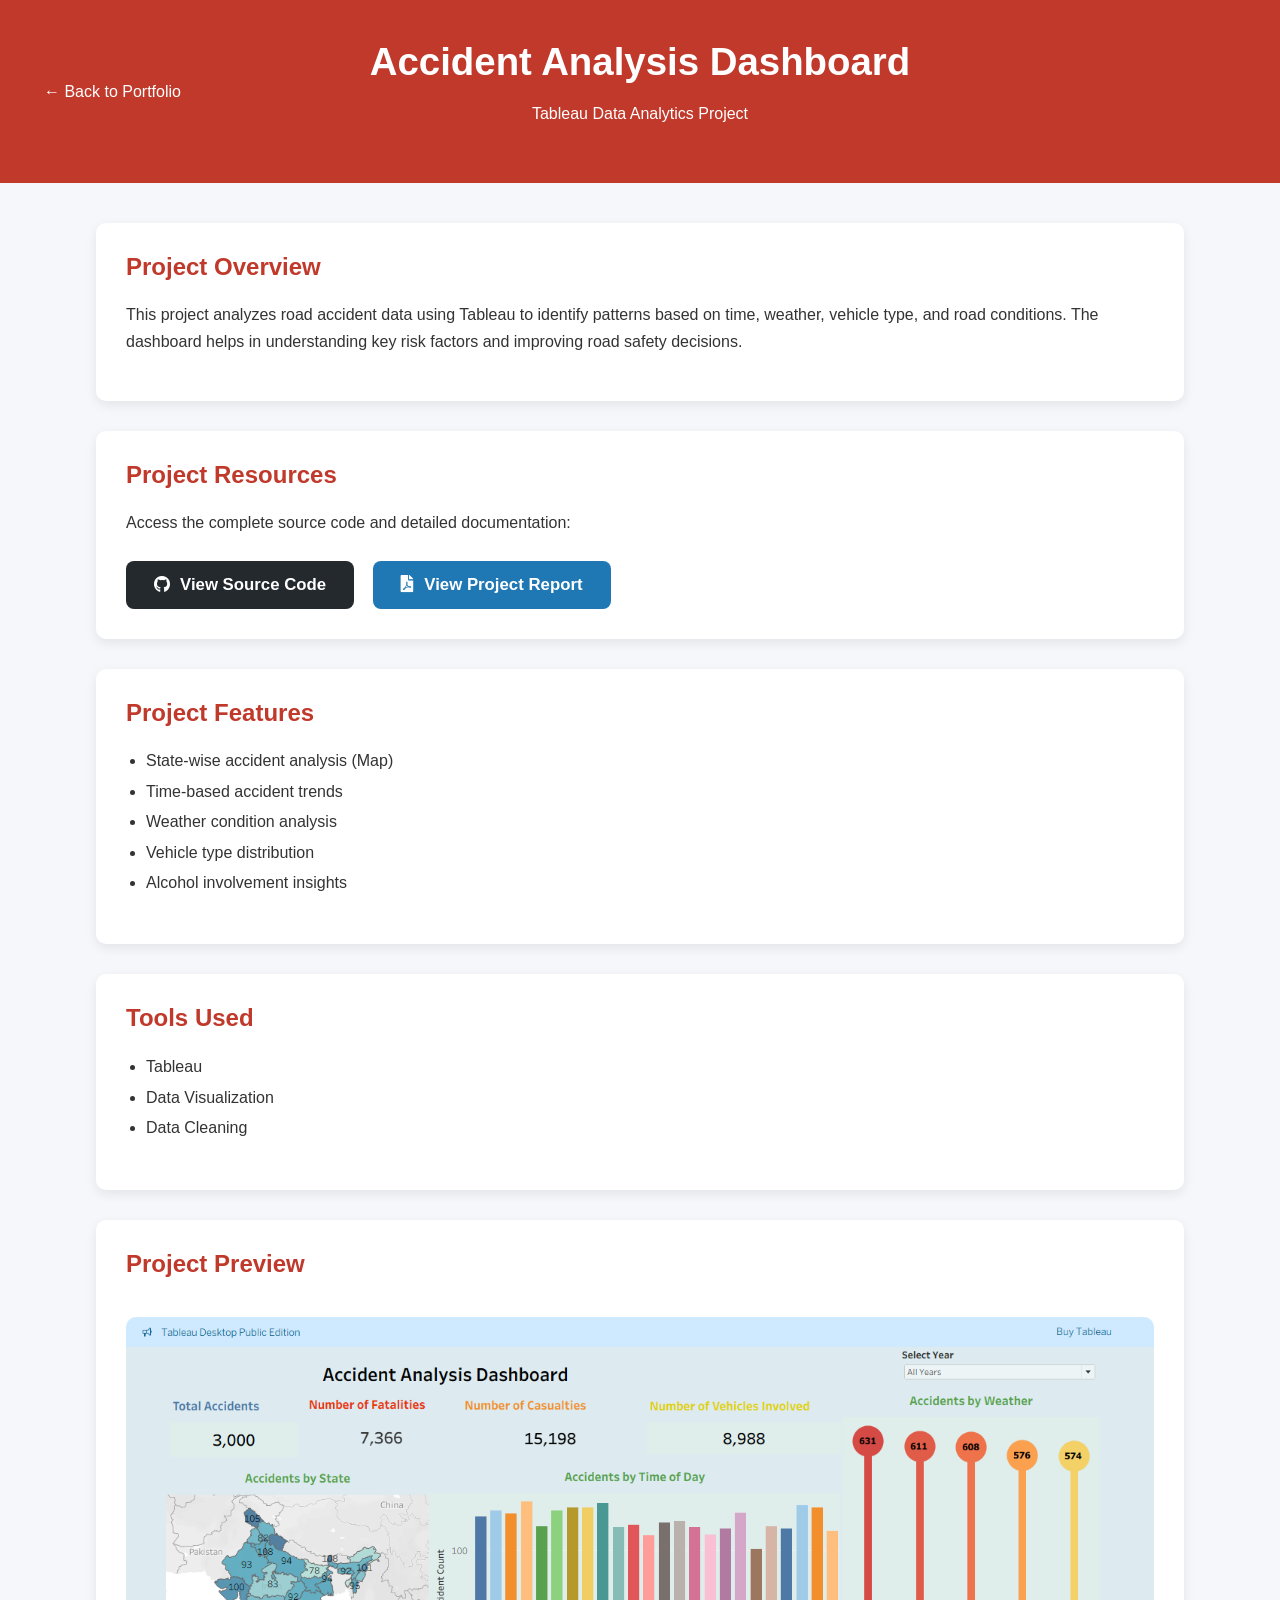
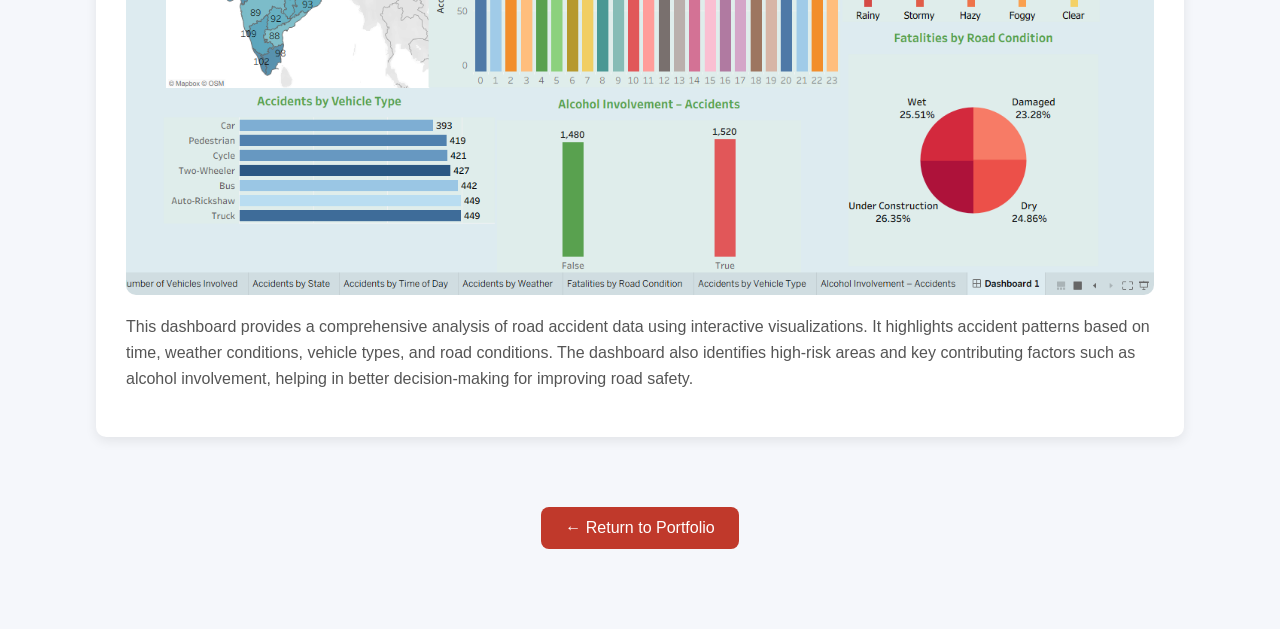
==== Accident Analysis-project.html @ eaab4dd8 "Add files via upload" ====
<!DOCTYPE html>
<html lang="en">
<head>
    <meta charset="UTF-8">
    <meta name="viewport" content="width=device-width, initial-scale=1.0">
    <title>Accident Analysis Dashboard</title>

    <!-- Font Awesome -->
    <link rel="stylesheet" href="https://cdnjs.cloudflare.com/ajax/libs/font-awesome/5.15.4/css/all.min.css">

    <style>
        body { font-family: Arial, sans-serif; margin: 0; background: #f5f7fb; color: #333; }
        .header { background: #c0392b; color: white; padding: 40px 20px; text-align: center; position: relative; }
        .container { width: 85%; max-width: 1100px; margin: auto; padding: 40px 20px; }
        .section { background: white; padding: 30px; margin-bottom: 30px; border-radius: 10px; box-shadow: 0 4px 12px rgba(0,0,0,0.08); }
        h1 { margin: 0; font-size: 2.4rem; }
        h2 { color: #c0392b; margin-top: 0; }
        p { line-height: 1.7; }
        ul { line-height: 1.9; padding-left: 20px; }

        .project-links { display: flex; flex-wrap: wrap; gap: 1.2rem; margin-top: 1.5rem; }
        .project-btn { display: inline-flex; align-items: center; gap: 10px; padding: 14px 28px; color: white; text-decoration: none; font-weight: 600; border-radius: 8px; transition: all 0.3s ease; font-size: 1.05rem; }

        .btn-tableau { background: #1f77b4; }
        .btn-tableau:hover { background: #155a8a; transform: translateY(-2px); }

        .btn-github { background: #24292e; }
        .btn-github:hover { background: #1a1e22; transform: translateY(-2px); }

        .dashboard-img {
            width: 100%;
            border-radius: 10px;
            margin-top: 20px;
            cursor: pointer;
            transition: 0.3s;
        }

        .dashboard-img:hover {
            transform: scale(1.03);
            box-shadow: 0 8px 20px rgba(0,0,0,0.15);
        }

        .back-btn {
            display: inline-flex;
            align-items: center;
            gap: 8px;
            padding: 12px 24px;
            background: #c0392b;
            color: white;
            text-decoration: none;
            border-radius: 8px;
        }

        .lightbox {
            display: none;
            position: fixed;
            top: 0;
            left: 0;
            width: 100%;
            height: 100%;
            background: rgba(0,0,0,0.85);
            justify-content: center;
            align-items: center;
        }

        .lightbox img {
            max-width: 90%;
            max-height: 90%;
        }
    </style>
</head>

<body>

<div class="header">
    <a href="index.html" class="back-btn" style="position:absolute; left:20px; top:50%; transform:translateY(-50%);">
        ← Back to Portfolio
    </a>

    <h1>Accident Analysis Dashboard</h1>
    <p>Tableau Data Analytics Project</p>
</div>

<div class="container">

    <div class="section">
        <h2>Project Overview</h2>
        <p>
            This project analyzes road accident data using Tableau to identify patterns 
            based on time, weather, vehicle type, and road conditions. The dashboard 
            helps in understanding key risk factors and improving road safety decisions.
        </p>
    </div>
    <div class="section">
        <h2>Project Resources</h2>
        <p>Access the complete source code and detailed documentation:</p>
        <div class="project-links">
            <a href="https://github.com/krishnan0811/Accident-Analysis.git" class="project-btn btn-github" target="_blank">
                <i class="fab fa-github"></i> View Source Code
            <a href="https://drive.google.com/file/d/1Q1PNLrzO6Vjcs1mnPv72tv0d_OazCxym/view?usp=sharing" 
   class="project-btn btn-tableau" target="_blank">
    <i class="fas fa-file-pdf"></i> View Project Report
</a>
            </a>
        </div>
    </div>

    <div class="section">
        <h2>Project Features</h2>
        <ul>
            <li>State-wise accident analysis (Map)</li>
            <li>Time-based accident trends</li>
            <li>Weather condition analysis</li>
            <li>Vehicle type distribution</li>
            <li>Alcohol involvement insights</li>
        </ul>
    </div>

    <div class="section">
        <h2>Tools Used</h2>
        <ul>
            <li>Tableau</li>
            <li>Data Visualization</li>
            <li>Data Cleaning</li>
        </ul>
    </div>

    <div class="section">
        <h2>Project Preview</h2>
        <img src="img/Tableau.png" class="dashboard-img" onclick="openImage(this.src)">
        <p style="margin-top:15px; color:#555; line-height:1.6;">
        This dashboard provides a comprehensive analysis of road accident data using interactive visualizations. 
        It highlights accident patterns based on time, weather conditions, vehicle types, and road conditions. 
        The dashboard also identifies high-risk areas and key contributing factors such as alcohol involvement, 
        helping in better decision-making for improving road safety.
    </p>
    </div>

    

    <div style="text-align:center; padding:40px;">
        <a href="index.html" class="back-btn">← Return to Portfolio</a>
    </div>

</div>

<!-- Lightbox -->
<div id="lightbox" class="lightbox" onclick="closeImage()">
    <img id="lightbox-img">
</div>

<script>
function openImage(src) {
    document.getElementById("lightbox").style.display = "flex";
    document.getElementById("lightbox-img").src = src;
}

function closeImage() {
    document.getElementById("lightbox").style.display = "none";
}
</script>

</body>
</html>
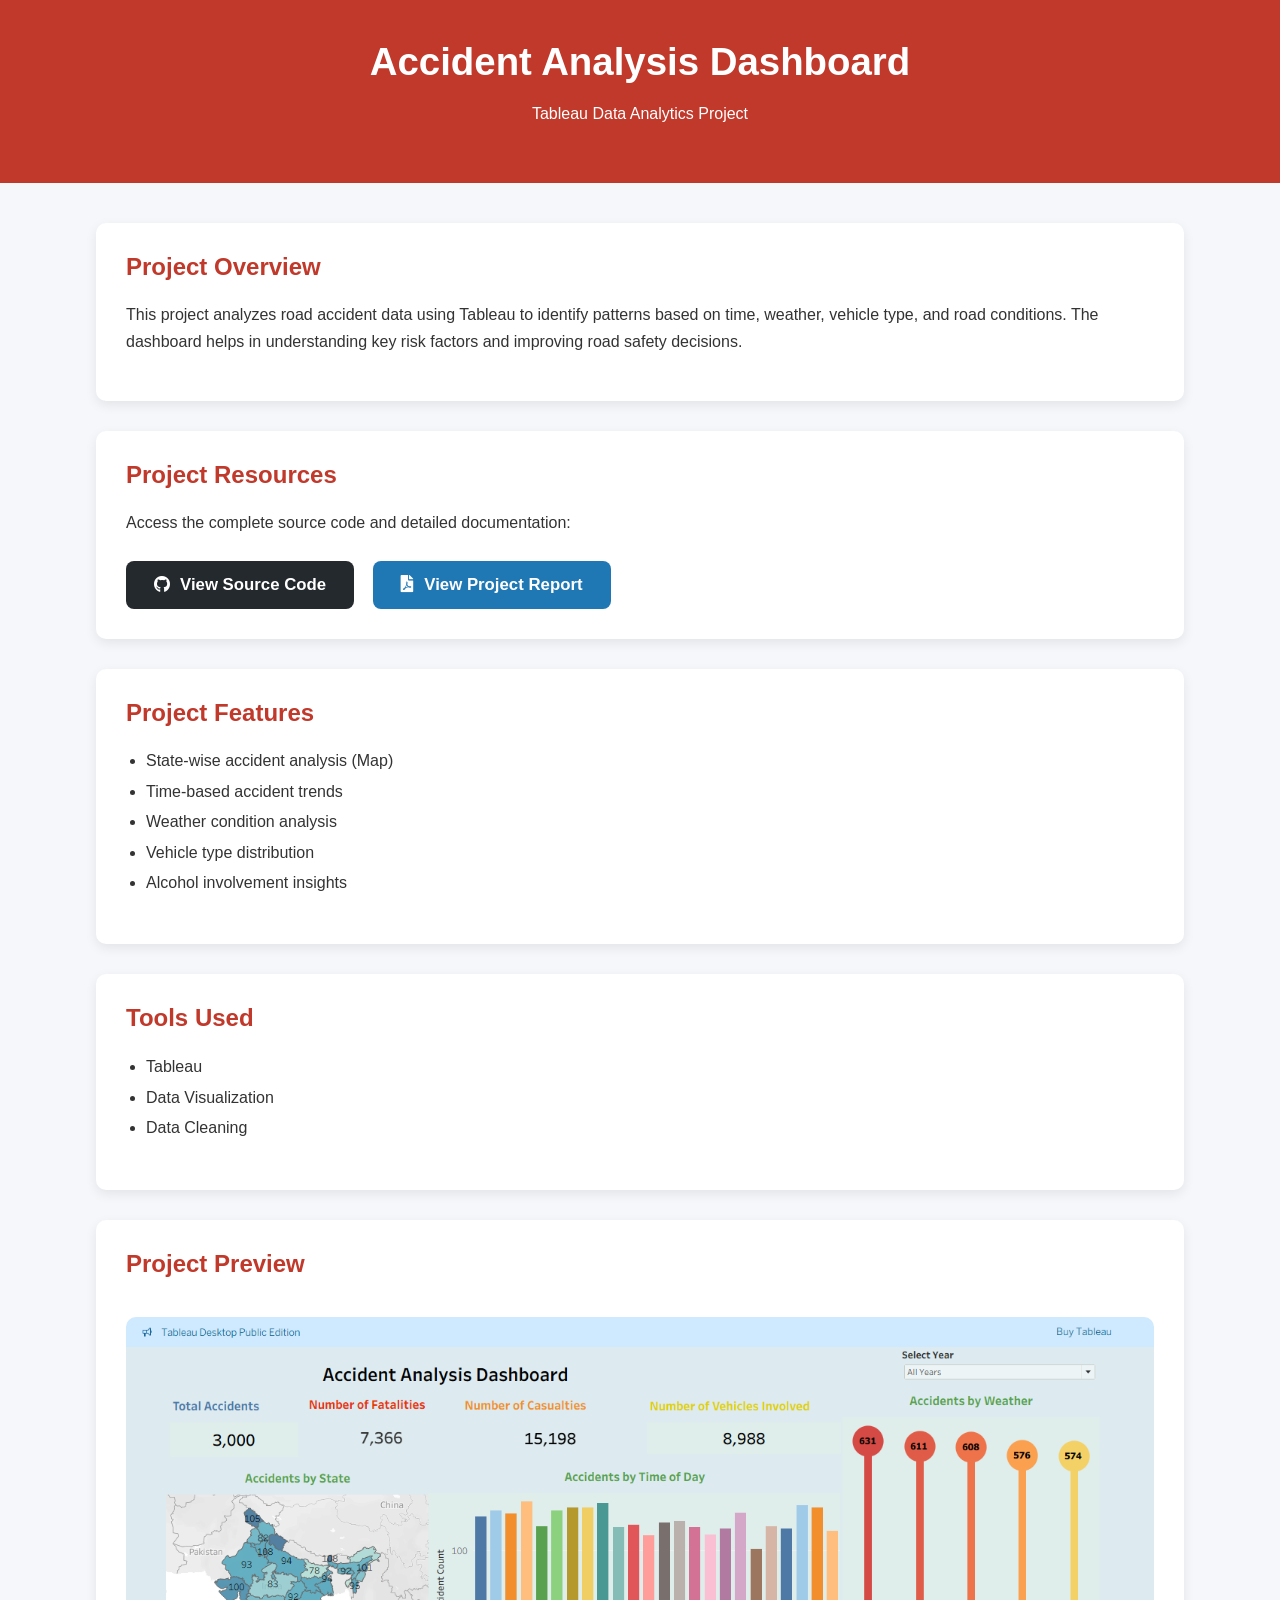
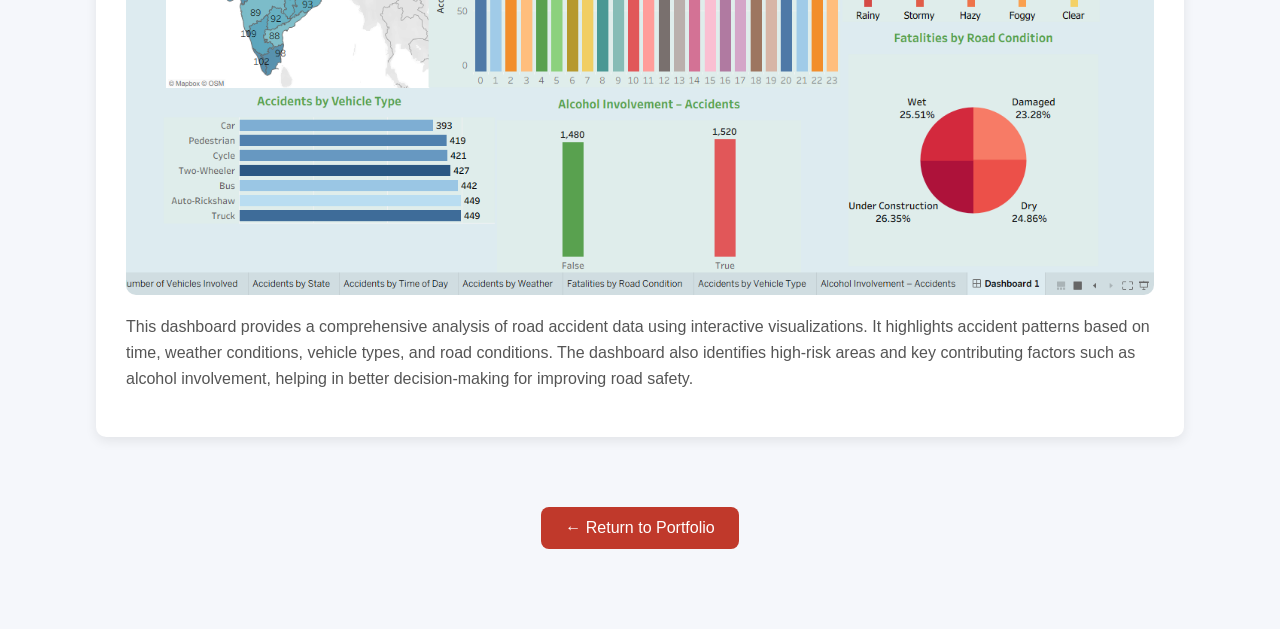
==== commit bd9b0c01: "Accident Analysis-project.html" ====
--- a/Accident Analysis-project.html
+++ b/Accident Analysis-project.html
@@ -73,9 +73,7 @@
 <body>
 
 <div class="header">
-    <a href="index.html" class="back-btn" style="position:absolute; left:20px; top:50%; transform:translateY(-50%);">
-        ← Back to Portfolio
-    </a>
+
 
     <h1>Accident Analysis Dashboard</h1>
     <p>Tableau Data Analytics Project</p>
@@ -161,4 +159,4 @@
 </script>
 
 </body>
-</html>+</html>
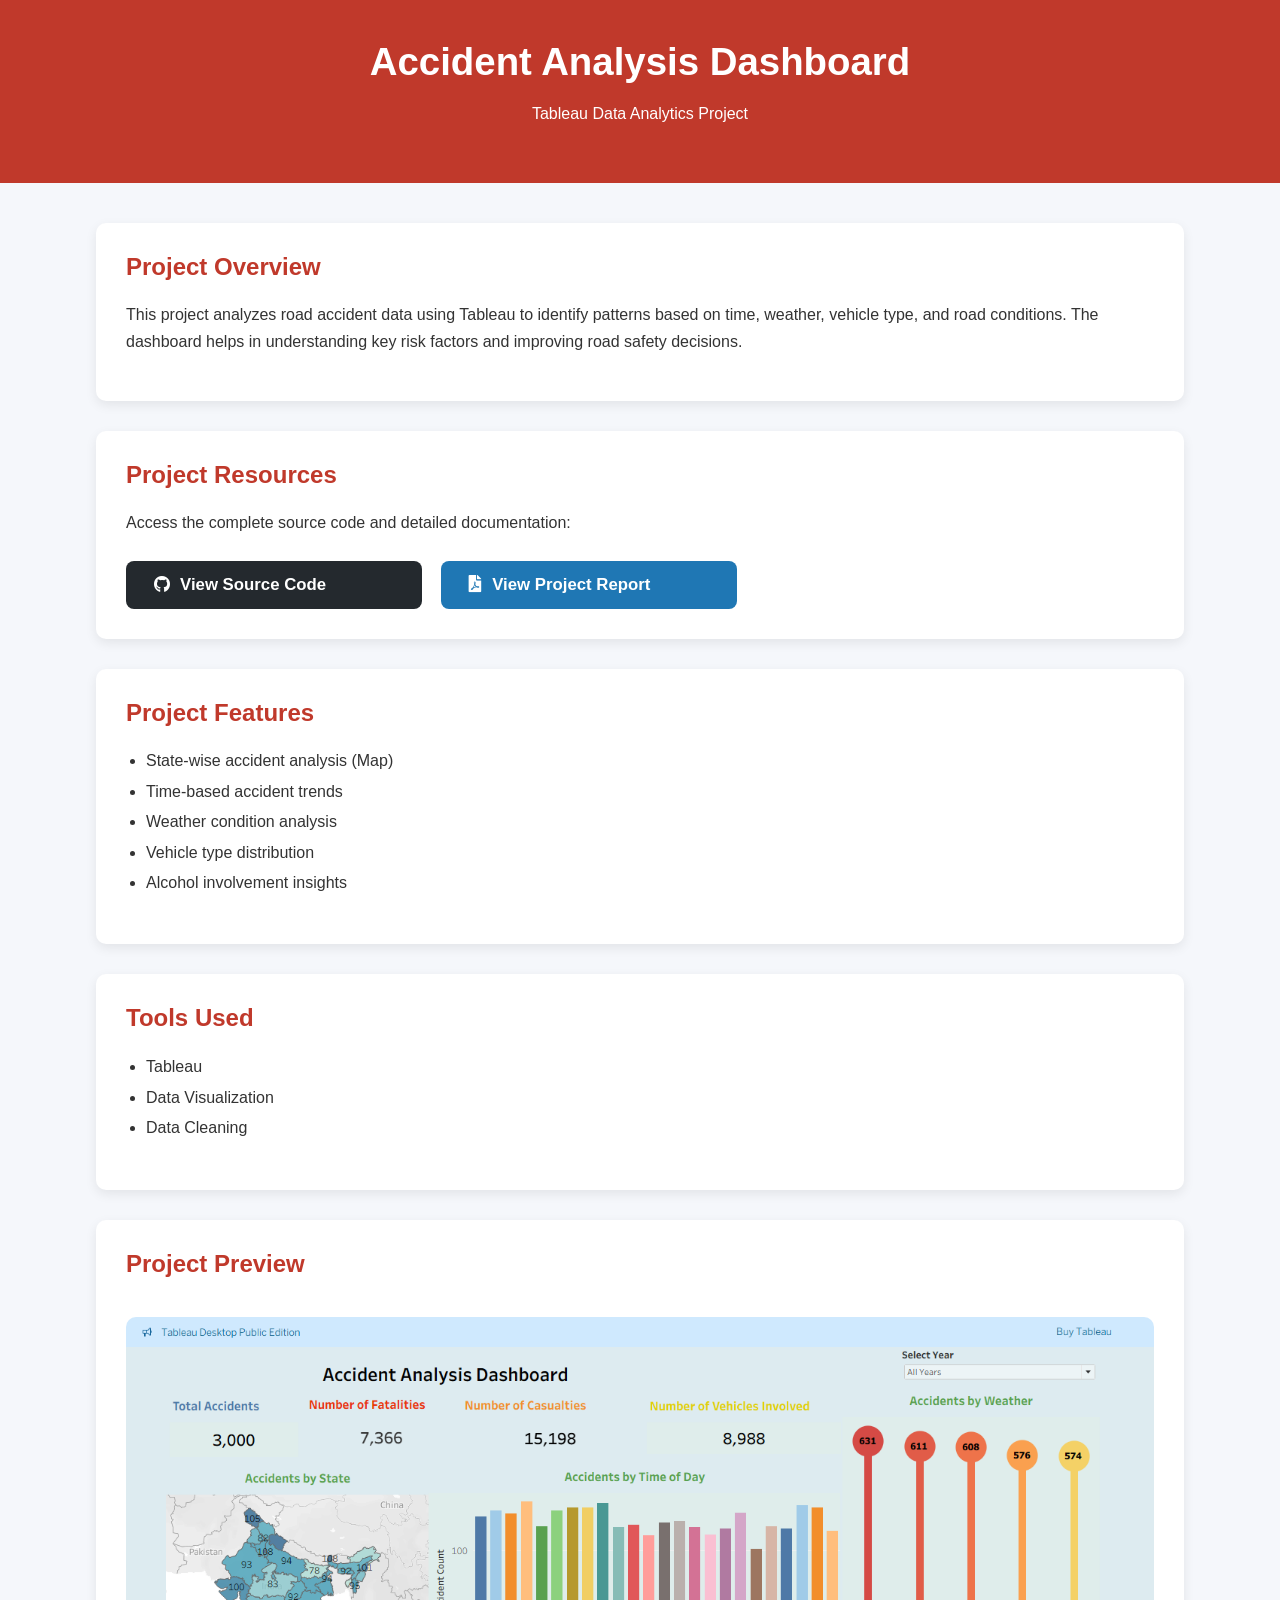
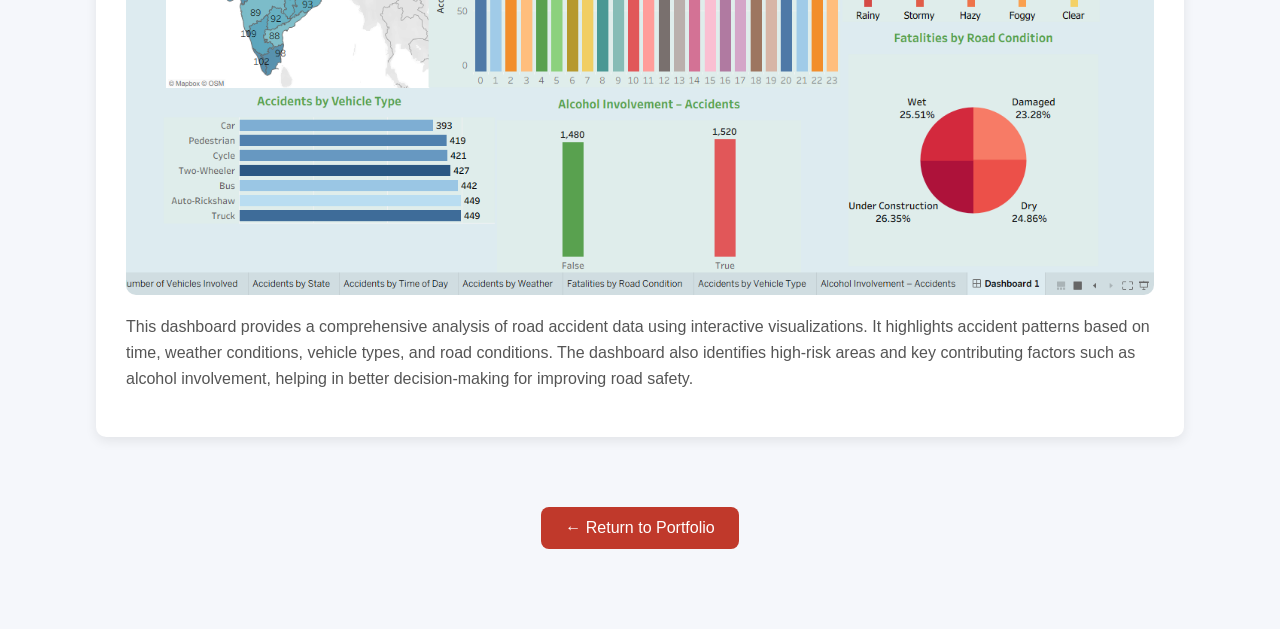
==== commit d32abb03: "Update Accident Analysis-project.html" ====
--- a/Accident Analysis-project.html
+++ b/Accident Analysis-project.html
@@ -19,7 +19,7 @@
         ul { line-height: 1.9; padding-left: 20px; }
 
         .project-links { display: flex; flex-wrap: wrap; gap: 1.2rem; margin-top: 1.5rem; }
-        .project-btn { display: inline-flex; align-items: center; gap: 10px; padding: 14px 28px; color: white; text-decoration: none; font-weight: 600; border-radius: 8px; transition: all 0.3s ease; font-size: 1.05rem; }
+        .project-btn { display: inline-flex; align-items: center; gap: 10px; padding: 14px 28px; color: white; text-decoration: none; font-weight: 600; border-radius: 8px; transition: all 0.3s ease; font-size: 1.05rem; max-width:340px;width:240px;}
 
         .btn-tableau { background: #1f77b4; }
         .btn-tableau:hover { background: #155a8a; transform: translateY(-2px); }
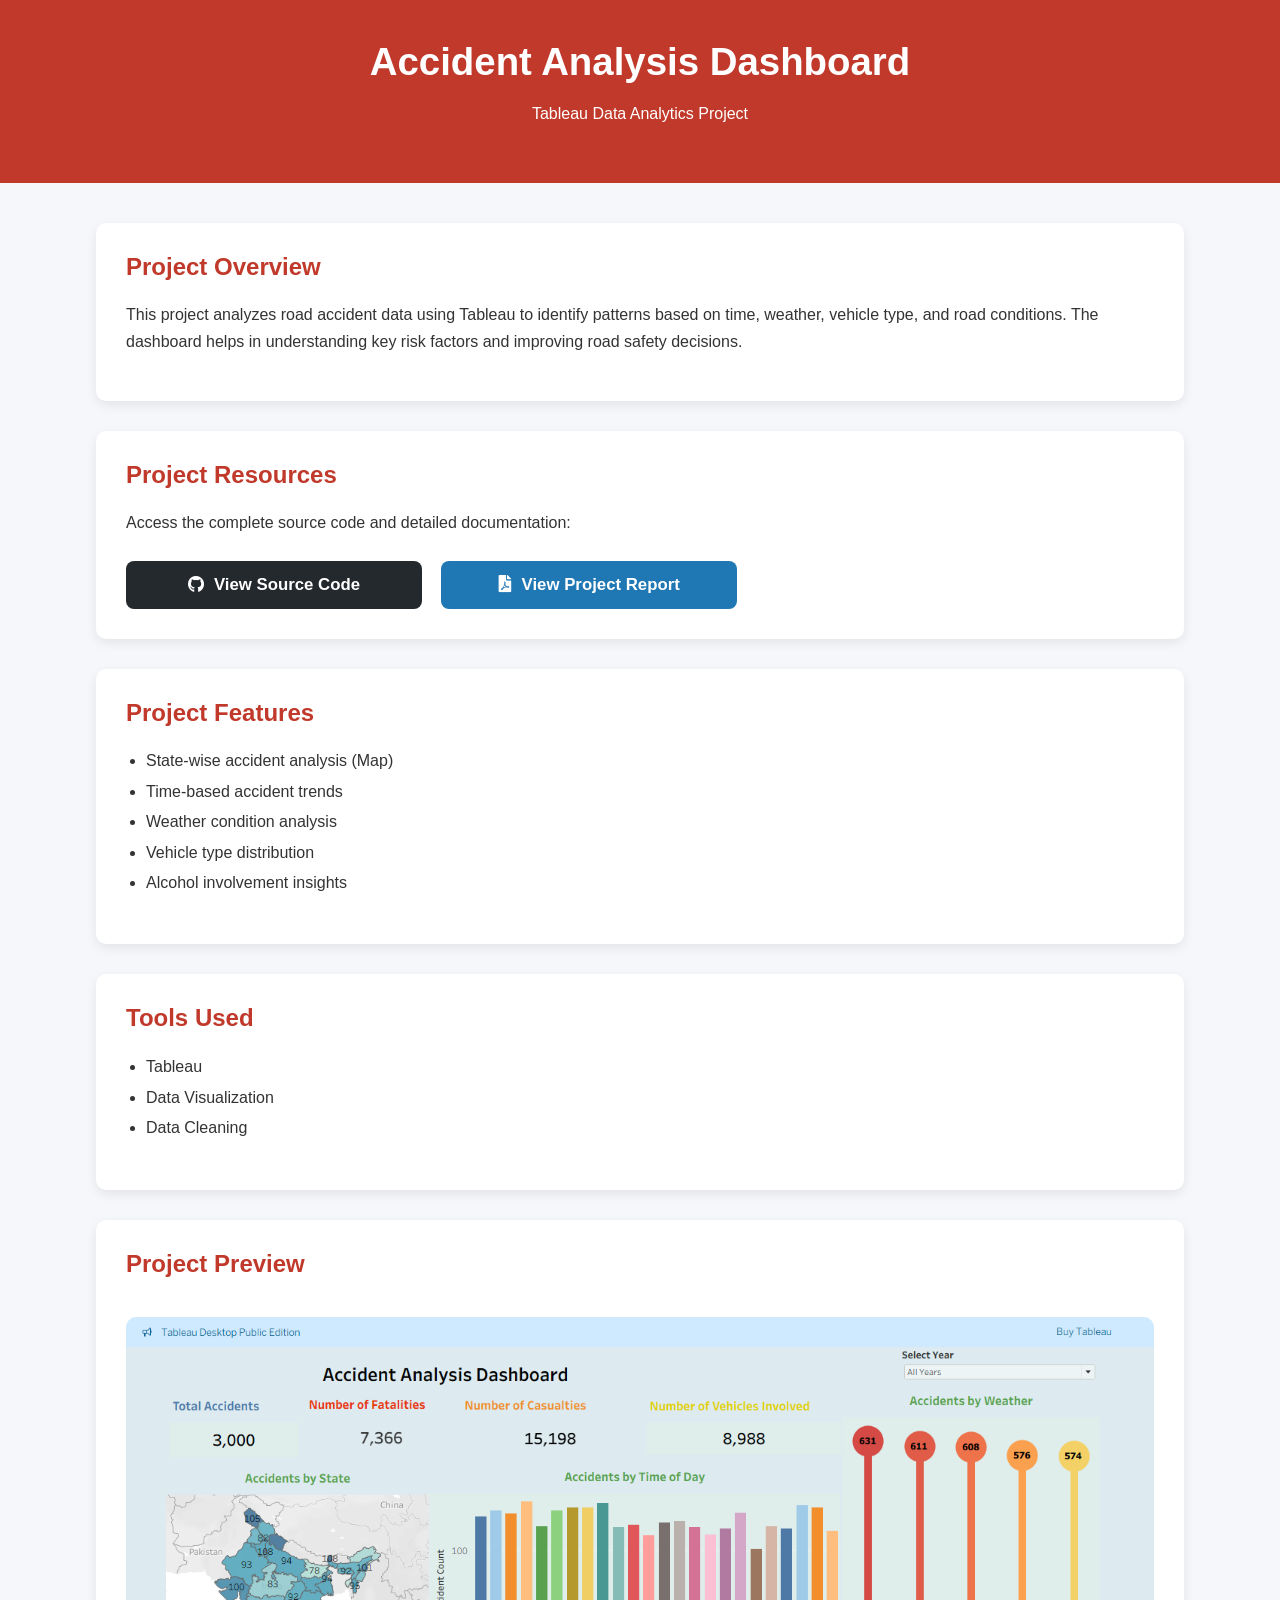
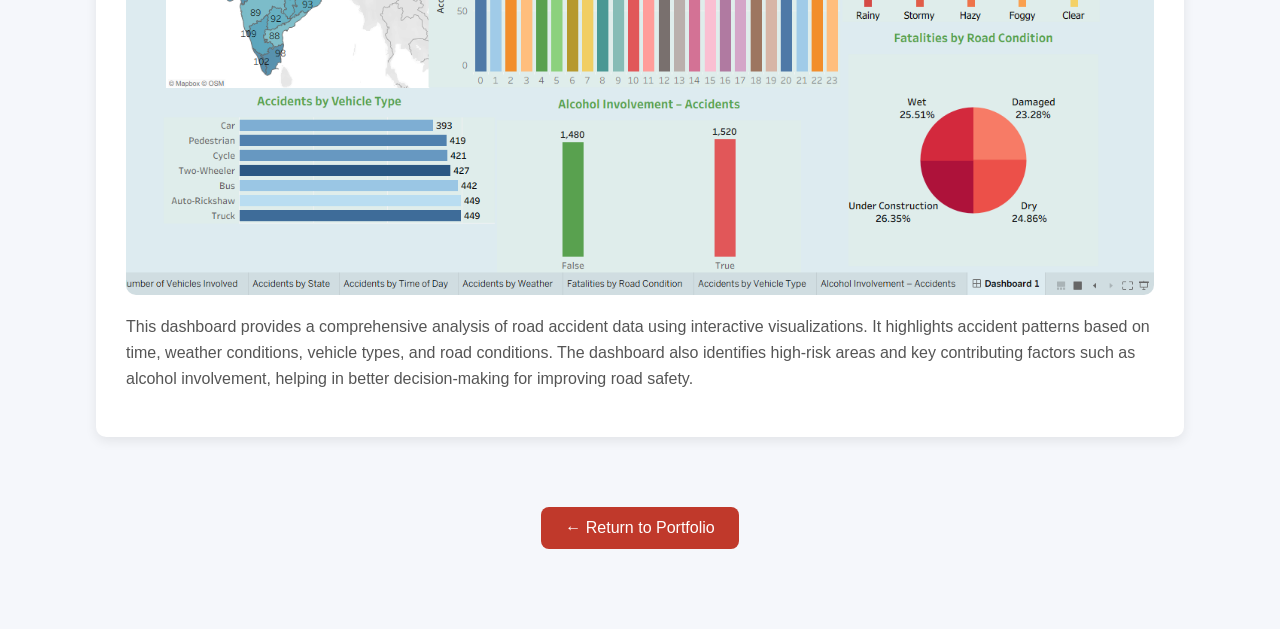
==== commit 3f7a4968: "Update Accident Analysis-project.html" ====
--- a/Accident Analysis-project.html
+++ b/Accident Analysis-project.html
@@ -19,7 +19,7 @@
         ul { line-height: 1.9; padding-left: 20px; }
 
         .project-links { display: flex; flex-wrap: wrap; gap: 1.2rem; margin-top: 1.5rem; }
-        .project-btn { display: inline-flex; align-items: center; gap: 10px; padding: 14px 28px; color: white; text-decoration: none; font-weight: 600; border-radius: 8px; transition: all 0.3s ease; font-size: 1.05rem; max-width:340px;width:240px;}
+        .project-btn { display: inline-flex; align-items: center; gap: 10px; padding: 14px 28px; color: white; text-decoration: none; font-weight: 600; border-radius: 8px; transition: all 0.3s ease; font-size: 1.05rem; max-width:340px;width:240px;justify-content:center;}
 
         .btn-tableau { background: #1f77b4; }
         .btn-tableau:hover { background: #155a8a; transform: translateY(-2px); }
